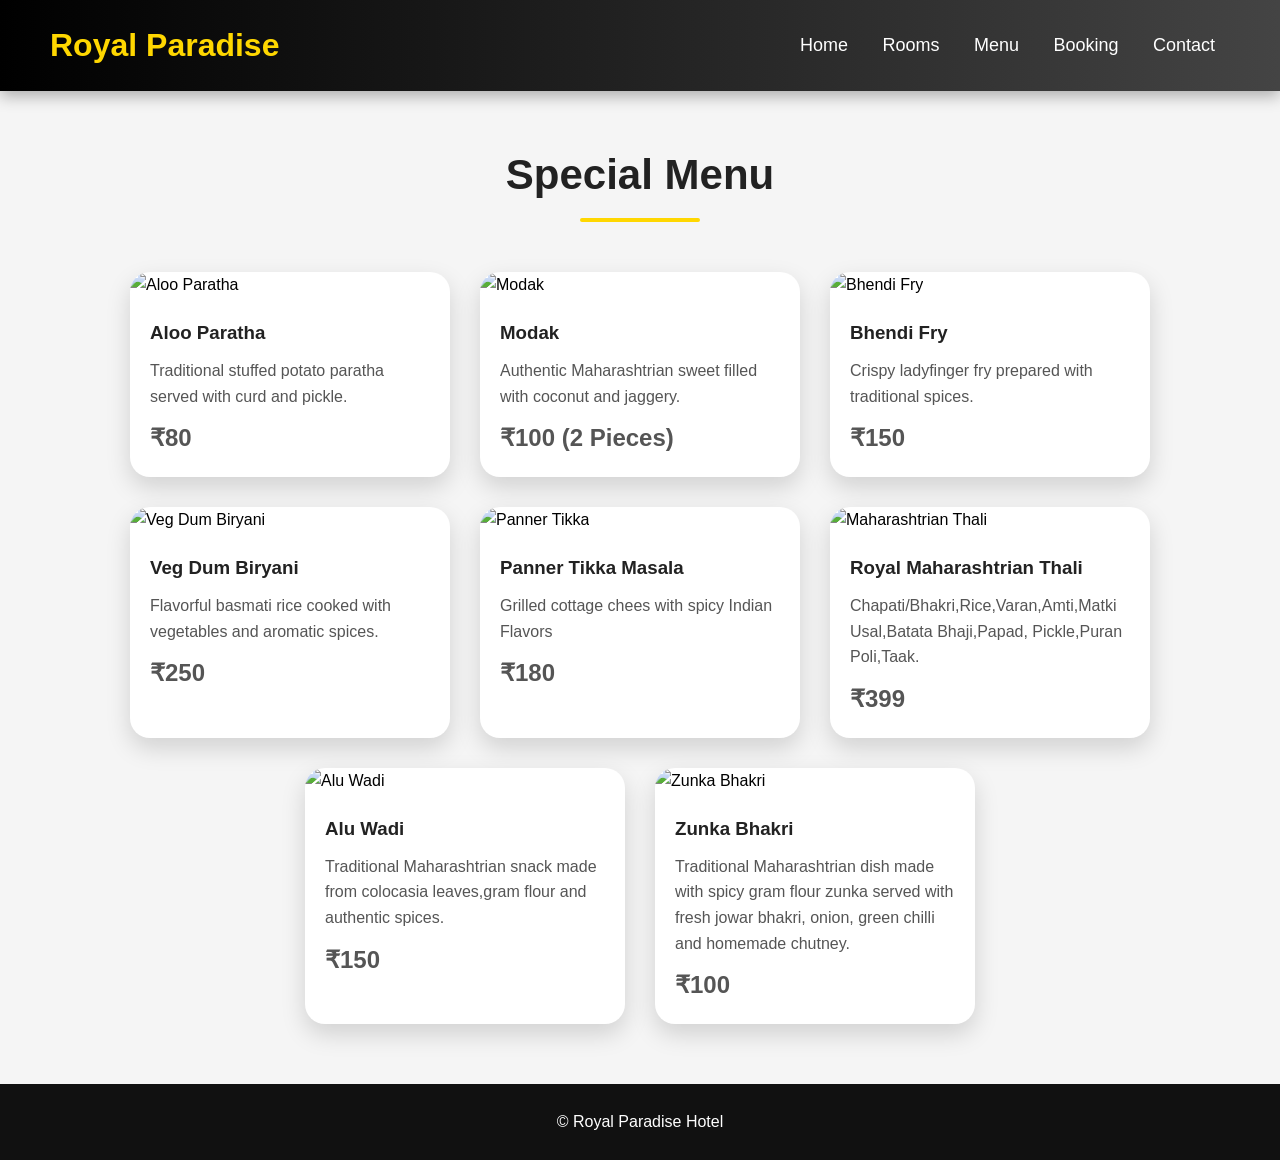
==== menu.html @ 9c6aeeac "Add files via upload" ====
<!DOCTYPE html>
<html>
<head>
<title>Restaurant Menu</title>
<link rel="stylesheet" href="style.css">
</head>
<body>

<header>
<div class="logo">Royal Paradise</div>

<nav>
<a href="index.html">Home</a>
<a href="rooms.html">Rooms</a>
<a href="menu.html">Menu</a>
<a href="booking.html">Booking</a>
<a href="contact.html">Contact</a>
</nav>
</header>
<h2 class="title">Special Menu</h2>

<div class="cards">

    <div class="card">
        <img src="images/paratha.jpg" alt="Aloo Paratha">
        <div class="card-content">
            <h3>Aloo Paratha</h3>
            <p>Traditional stuffed potato paratha served with curd and pickle.</p>
            <p class="price">₹80</p>
        </div>
    </div>

    <div class="card">
        <img src="images/modak.jpg" alt="Modak">
        <div class="card-content">
            <h3>Modak</h3>
            <p>Authentic Maharashtrian sweet filled with coconut and jaggery.</p>
            <p class="price">₹100 (2 Pieces)</p>
        </div>
    </div>

    <div class="card">
        <img src="images/bhendifry.jpg" alt="Bhendi Fry">
        <div class="card-content">
            <h3>Bhendi Fry</h3>
            <p>Crispy ladyfinger fry prepared with traditional spices.</p>
            <p class="price">₹150</p>
        </div>
    </div>

    <div class="card">
        <img src="images/biryani.jpg" alt="Veg Dum Biryani">
        <div class="card-content">
            <h3>Veg Dum Biryani</h3>
            <p>Flavorful basmati rice cooked with vegetables and aromatic spices.</p>
            <p class="price">₹250</p>
        </div>
    </div>

    <div class="card">
        <img src="images/pannerTikka.jpg" alt="Panner Tikka">
        <div class="card-content">
            <h3>Panner Tikka Masala</h3>
            <p>Grilled cottage chees with spicy Indian Flavors</p>
            <p class="price">₹180</p>
        </div>
    </div>

    <div class="card">
    <img src="images/thali.jpg" alt="Maharashtrian Thali">

    <div class="card-content">
        <h3>Royal Maharashtrian Thali</h3>
        <p>Chapati/Bhakri,Rice,Varan,Amti,Matki Usal,Batata Bhaji,Papad, Pickle,Puran Poli,Taak.</p>
        <p class="price">₹399</p>
    </div>
</div>

<div class="card">
    <img src="images/aluwadi.jpg" alt="Alu Wadi">
    <div class="card-content">
        <h3>Alu Wadi</h3>
        <p>Traditional Maharashtrian snack made from colocasia leaves,gram flour and authentic spices.</p>
        <p class="price">₹150</p>
    </div>
</div>

<div class="card">
    <img src="images/zunkabhakri.jpg" alt="Zunka Bhakri">
    <div class="card-content">
        <h3>Zunka Bhakri</h3>
        <p> Traditional Maharashtrian dish made with spicy gram flour zunka served with fresh jowar bhakri, onion, green chilli and homemade chutney.</p>
        <p class="price">₹100</p>
    </div>
</div>

</div>
<footer>
<p>© Royal Paradise Hotel</p>
</footer>

</body>
</html>
---- style.css ----
/* =========================
   GLOBAL STYLES
========================= */

*{
    margin:0;
    padding:0;
    box-sizing:border-box;
    font-family:Arial, sans-serif;
    scroll-behavior:smooth;
}

body{
    background:#f5f5f5;
    line-height:1.6;
}

/* =========================
   HEADER
========================= */

header{
    background:linear-gradient(90deg,#000,#444);
    color:white;
    padding:20px 50px;
    display:flex;
    justify-content:space-between;
    align-items:center;
    position:sticky;
    top:0;
    z-index:1000;
    box-shadow:0 5px 15px rgba(0,0,0,0.3);
}

/* =========================
   LOGO
========================= */

.logo{
    font-size:32px;
    font-weight:bold;
    color:gold;
    animation:glow 2s infinite alternate;
}

@keyframes glow{
    from{
        text-shadow:0 0 5px gold;
    }
    to{
        text-shadow:
        0 0 10px gold,
        0 0 20px orange,
        0 0 30px gold;
    }
}

/* =========================
   NAVIGATION
========================= */

nav a{
    color:white;
    text-decoration:none;
    margin:0 15px;
    font-size:18px;
    position:relative;
    transition:0.4s;
}

nav a::after{
    content:"";
    position:absolute;
    left:0;
    bottom:-5px;
    width:0;
    height:2px;
    background:gold;
    transition:0.4s;
}

nav a:hover::after{
    width:100%;
}

nav a:hover{
    color:gold;
}

/* =========================
   HERO SECTION
========================= */

.hero{
    height:90vh;
    display:flex;
    justify-content:center;
    align-items:center;
    text-align:center;
    position:relative;
    animation:slider 60s infinite;
    background-size:cover;
    background-position:center;
}

.hero-content{
    background:rgba(0,0,0,0.6);
    padding:40px;
    border-radius:20px;
    color:white;

    animation:
    fadeIn 2s,
    floating 4s infinite ease-in-out;
}

.hero-content h1{
    font-size:60px;
    margin-bottom:20px;
    text-shadow:3px 3px 10px black;
}

.hero-content p{
    font-size:22px;
    margin-bottom:25px;
}

/* =========================
   BUTTONS
========================= */

.btn,
button{
    background:linear-gradient(45deg,#ff9800,#ff5722);
    color:white;
    border:none;
    padding:12px 25px;
    border-radius:30px;
    cursor:pointer;
    font-size:16px;
    font-weight:bold;
    transition:0.5s;
}

.btn{
    text-decoration:none;
    display:inline-block;
}

.btn:hover,
button:hover{
    transform:scale(1.1);
    box-shadow:0 0 20px rgba(255,152,0,0.8);
}

/* =========================
   SECTION TITLES
========================= */

.title{
    text-align:center;
    font-size:42px;
    color:#222;
    margin:50px 0 30px;
    position:relative;
}

.title::after{
    content:"";
    display:block;
    width:120px;
    height:4px;
    background:gold;
    margin:10px auto;
    border-radius:10px;
}

/* =========================
   CARD CONTAINER
========================= */

.cards{
    display:flex;
    justify-content:center;
    flex-wrap:wrap;
    gap:30px;
    padding:20px;
}

/* =========================
   CARDS
========================= */

.card{
    width:320px;
    background:white;
    border-radius:20px;
    overflow:hidden;
    box-shadow:0 10px 25px rgba(0,0,0,0.15);
    transition:all 0.5s ease;
}

.card:hover{
    transform:
    translateY(-15px)
    scale(1.03);

    box-shadow:
    0 20px 40px rgba(0,0,0,0.25);
}

/* =========================
   CARD IMAGES
========================= */

.card img{
    width:100%;
    height:220px;
    object-fit:cover;
    transition:0.6s;
}

.card:hover img{
    transform:scale(1.15);
}

/* =========================
   CARD CONTENT
========================= */

.card-content{
    padding:20px;
    transition:0.5s;
}

.card:hover .card-content{
    background:
    linear-gradient(
    135deg,
    #fff8dc,
    #ffe082);
}

.card-content h3{
    margin-bottom:10px;
    color:#222;
}

.card-content p{
    color:#555;
}

.price{
    color:#e91e63;
    font-size:24px;
    font-weight:bold;
    margin-top:10px;
}

/* =========================
   TABLE
========================= */

table{
    width:90%;
    margin:30px auto;
    border-collapse:collapse;
    background:white;
    box-shadow:0 5px 15px rgba(0,0,0,0.2);
}

th{
    background:#222;
    color:white;
}

th,td{
    border:1px solid #ddd;
    padding:15px;
    text-align:center;
}

tr:hover{
    background:#fff8dc;
}

/* =========================
   FORMS
========================= */

form{
    width:70%;
    margin:30px auto;
    background:white;
    padding:30px;
    border-radius:20px;
    box-shadow:0 10px 20px rgba(0,0,0,0.15);
}

input,
select,
textarea{
    width:100%;
    padding:12px;
    margin:10px 0;
    border:1px solid #ccc;
    border-radius:8px;
    transition:0.3s;
}

input:focus,
select:focus,
textarea:focus{
    outline:none;
    border-color:gold;
    box-shadow:0 0 10px gold;
}

/* =========================
   GALLERY
========================= */

.gallery{
    display:grid;
    grid-template-columns:
    repeat(auto-fit,minmax(300px,1fr));
    gap:20px;
    padding:20px;
}

.gallery img{
    width:100%;
    height:250px;
    object-fit:cover;
    border-radius:15px;
    transition:0.6s;
}

.gallery img:hover{
    transform:
    scale(1.08)
    rotate(2deg);

    box-shadow:
    0 10px 20px rgba(0,0,0,0.3);
}

/* =========================
   FOOTER
========================= */

footer{
    background:#111;
    color:white;
    text-align:center;
    padding:25px;
    margin-top:40px;
}

/* =========================
   ANIMATIONS
========================= */

@keyframes fadeIn{
    from{
        opacity:0;
        transform:translateY(50px);
    }

    to{
        opacity:1;
        transform:translateY(0);
    }
}

@keyframes floating{
    0%{
        transform:translateY(0);
    }

    50%{
        transform:translateY(-15px);
    }

    100%{
        transform:translateY(0);
    }
}

/* =========================
   RESPONSIVE DESIGN
========================= */

@media(max-width:768px){

header{
    flex-direction:column;
    gap:15px;
    text-align:center;
}

nav{
    display:flex;
    flex-wrap:wrap;
    justify-content:center;
}

.hero-content{
    width:90%;
}

.hero-content h1{
    font-size:35px;
}

.hero-content p{
    font-size:18px;
}

.title{
    font-size:30px;
}

.cards{
    flex-direction:column;
    align-items:center;
}

.card{
    width:90%;
}

form{
    width:90%;
}

table{
    width:95%;
    font-size:14px;
}

}
@keyframes slider{

    0%{
        background:
        linear-gradient(rgba(0,0,0,.5),
        rgba(0,0,0,.5)),
        url("images/hotel.jpg");
        background-size:cover;
        background-position:center;
    }

    25%{
        background:
        linear-gradient(rgba(0,0,0,.5),
        rgba(0,0,0,.5)),
        url("images/hotel2.jpg");
        background-size:cover;
        background-position:center;
    }

    50%{
        background:
        linear-gradient(rgba(0,0,0,.5),
        rgba(0,0,0,.5)),
        url("images/hotel3.jpg");
        background-size:cover;
        background-position:center;
    }

    75%{
        background:
        linear-gradient(rgba(0,0,0,.5),
        rgba(0,0,0,.5)),
        url("images/hotel4.jpg");
        background-size:cover;
        background-position:center;
    }

    100%{
        background:
        linear-gradient(rgba(0,0,0,.5),
        rgba(0,0,0,.5)),
        url("images/hotel1.jpg");
        background-size:cover;
        background-position:center;
    }
}
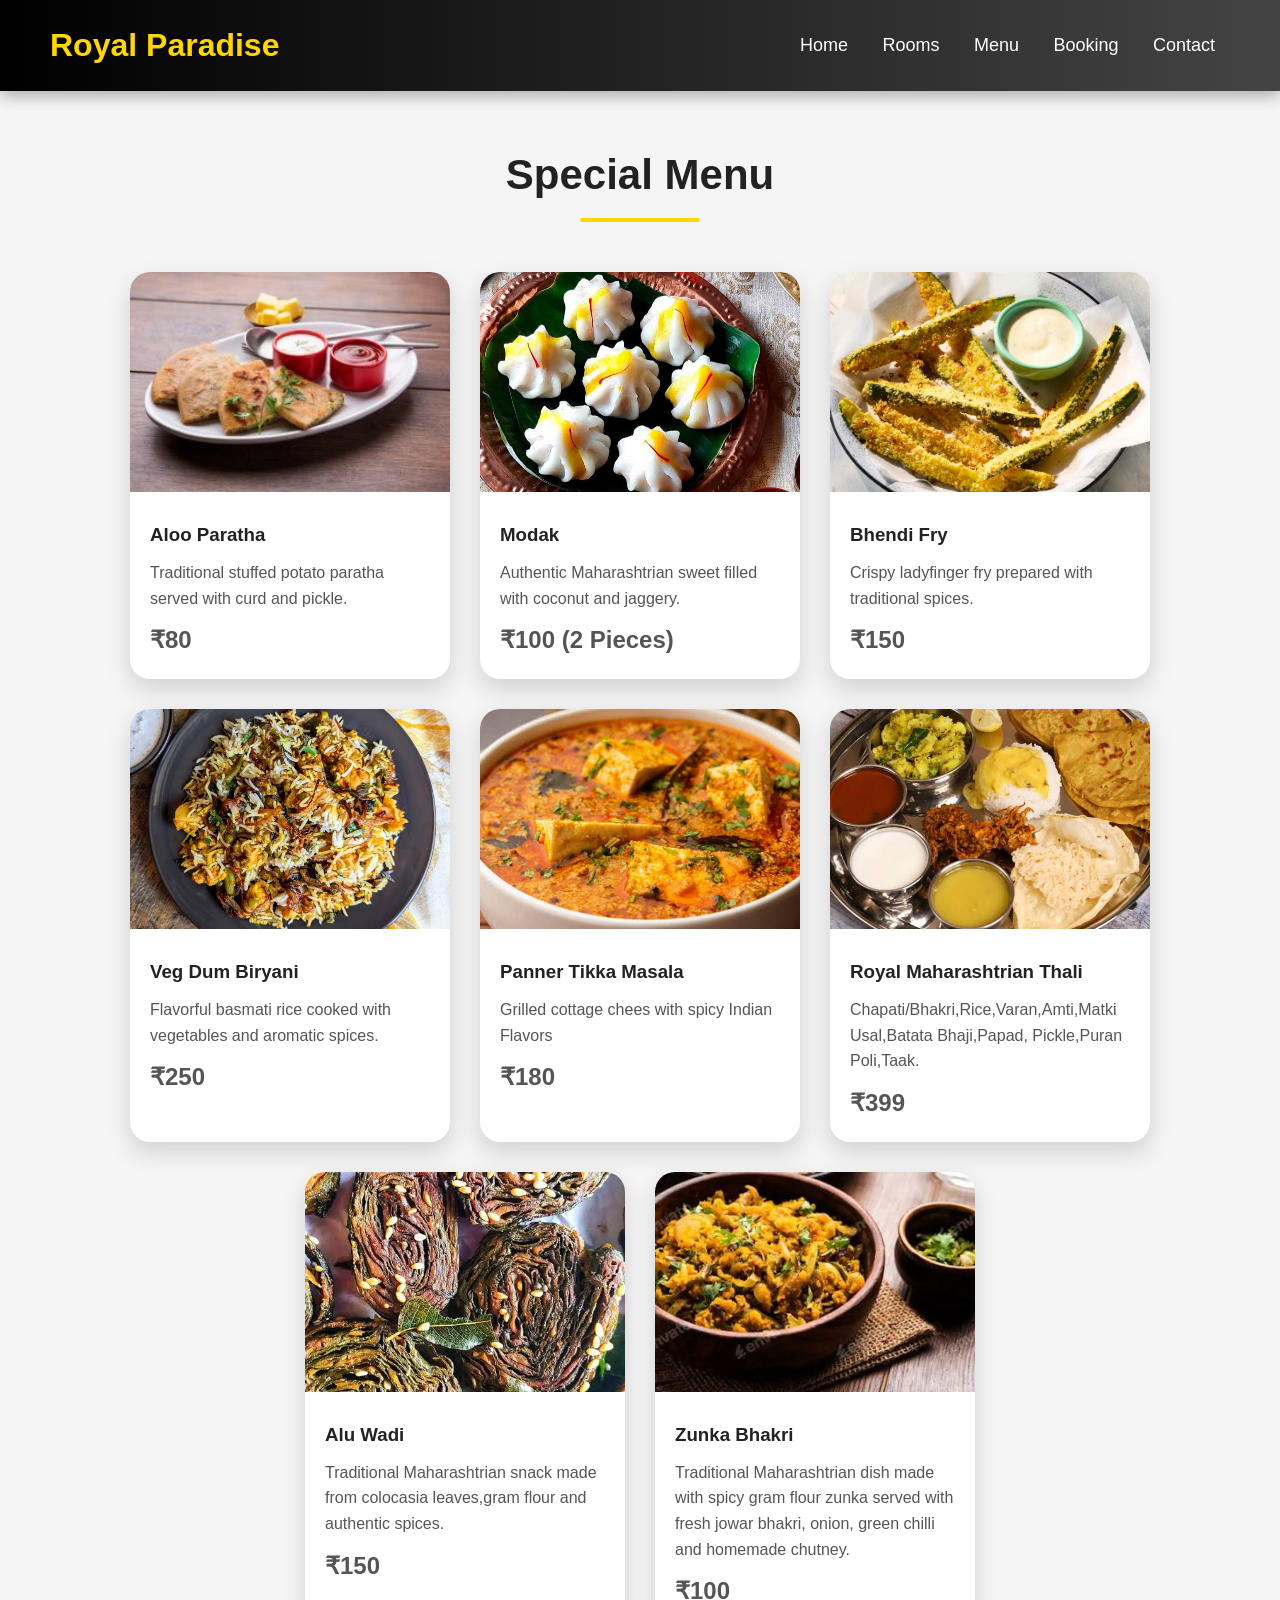
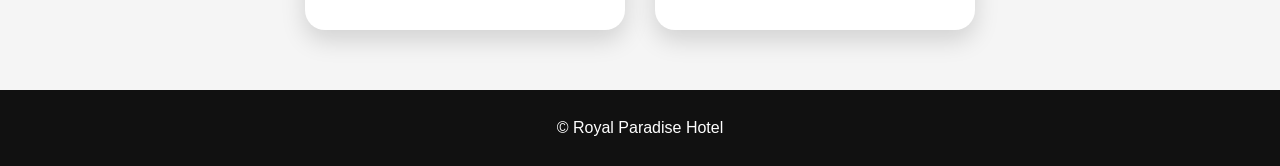
==== commit 32090e58: "Update menu.html" ====
--- a/menu.html
+++ b/menu.html
@@ -22,7 +22,7 @@
 <div class="cards">
 
     <div class="card">
-        <img src="images/paratha.jpg" alt="Aloo Paratha">
+        <img src="paratha.jpg" alt="Aloo Paratha">
         <div class="card-content">
             <h3>Aloo Paratha</h3>
             <p>Traditional stuffed potato paratha served with curd and pickle.</p>
@@ -31,7 +31,7 @@
     </div>
 
     <div class="card">
-        <img src="images/modak.jpg" alt="Modak">
+        <img src="modak.jpg" alt="Modak">
         <div class="card-content">
             <h3>Modak</h3>
             <p>Authentic Maharashtrian sweet filled with coconut and jaggery.</p>
@@ -40,7 +40,7 @@
     </div>
 
     <div class="card">
-        <img src="images/bhendifry.jpg" alt="Bhendi Fry">
+        <img src="bhendifry.jpg" alt="Bhendi Fry">
         <div class="card-content">
             <h3>Bhendi Fry</h3>
             <p>Crispy ladyfinger fry prepared with traditional spices.</p>
@@ -49,7 +49,7 @@
     </div>
 
     <div class="card">
-        <img src="images/biryani.jpg" alt="Veg Dum Biryani">
+        <img src="biryani.jpg" alt="Veg Dum Biryani">
         <div class="card-content">
             <h3>Veg Dum Biryani</h3>
             <p>Flavorful basmati rice cooked with vegetables and aromatic spices.</p>
@@ -58,7 +58,7 @@
     </div>
 
     <div class="card">
-        <img src="images/pannerTikka.jpg" alt="Panner Tikka">
+        <img src="pannerTikka.jpg" alt="Panner Tikka">
         <div class="card-content">
             <h3>Panner Tikka Masala</h3>
             <p>Grilled cottage chees with spicy Indian Flavors</p>
@@ -67,7 +67,7 @@
     </div>
 
     <div class="card">
-    <img src="images/thali.jpg" alt="Maharashtrian Thali">
+    <img src="thali.jpg" alt="Maharashtrian Thali">
 
     <div class="card-content">
         <h3>Royal Maharashtrian Thali</h3>
@@ -77,7 +77,7 @@
 </div>
 
 <div class="card">
-    <img src="images/aluwadi.jpg" alt="Alu Wadi">
+    <img src="aluwadi.jpg" alt="Alu Wadi">
     <div class="card-content">
         <h3>Alu Wadi</h3>
         <p>Traditional Maharashtrian snack made from colocasia leaves,gram flour and authentic spices.</p>
@@ -86,7 +86,7 @@
 </div>
 
 <div class="card">
-    <img src="images/zunkabhakri.jpg" alt="Zunka Bhakri">
+    <img src="zunkabhakri.jpg" alt="Zunka Bhakri">
     <div class="card-content">
         <h3>Zunka Bhakri</h3>
         <p> Traditional Maharashtrian dish made with spicy gram flour zunka served with fresh jowar bhakri, onion, green chilli and homemade chutney.</p>
@@ -100,4 +100,4 @@
 </footer>
 
 </body>
-</html>+</html>
--- a/style.css
+++ b/style.css
@@ -446,7 +446,7 @@
         background:
         linear-gradient(rgba(0,0,0,.5),
         rgba(0,0,0,.5)),
-        url("images/hotel.jpg");
+        url("hotel.jpg");
         background-size:cover;
         background-position:center;
     }
@@ -455,7 +455,7 @@
         background:
         linear-gradient(rgba(0,0,0,.5),
         rgba(0,0,0,.5)),
-        url("images/hotel2.jpg");
+        url("hotel2.jpg");
         background-size:cover;
         background-position:center;
     }
@@ -464,7 +464,7 @@
         background:
         linear-gradient(rgba(0,0,0,.5),
         rgba(0,0,0,.5)),
-        url("images/hotel3.jpg");
+        url("hotel3.jpg");
         background-size:cover;
         background-position:center;
     }
@@ -473,7 +473,7 @@
         background:
         linear-gradient(rgba(0,0,0,.5),
         rgba(0,0,0,.5)),
-        url("images/hotel4.jpg");
+        url("hotel4.jpg");
         background-size:cover;
         background-position:center;
     }
@@ -482,8 +482,8 @@
         background:
         linear-gradient(rgba(0,0,0,.5),
         rgba(0,0,0,.5)),
-        url("images/hotel1.jpg");
+        url("hotel1.jpg");
         background-size:cover;
         background-position:center;
     }
-}+}
